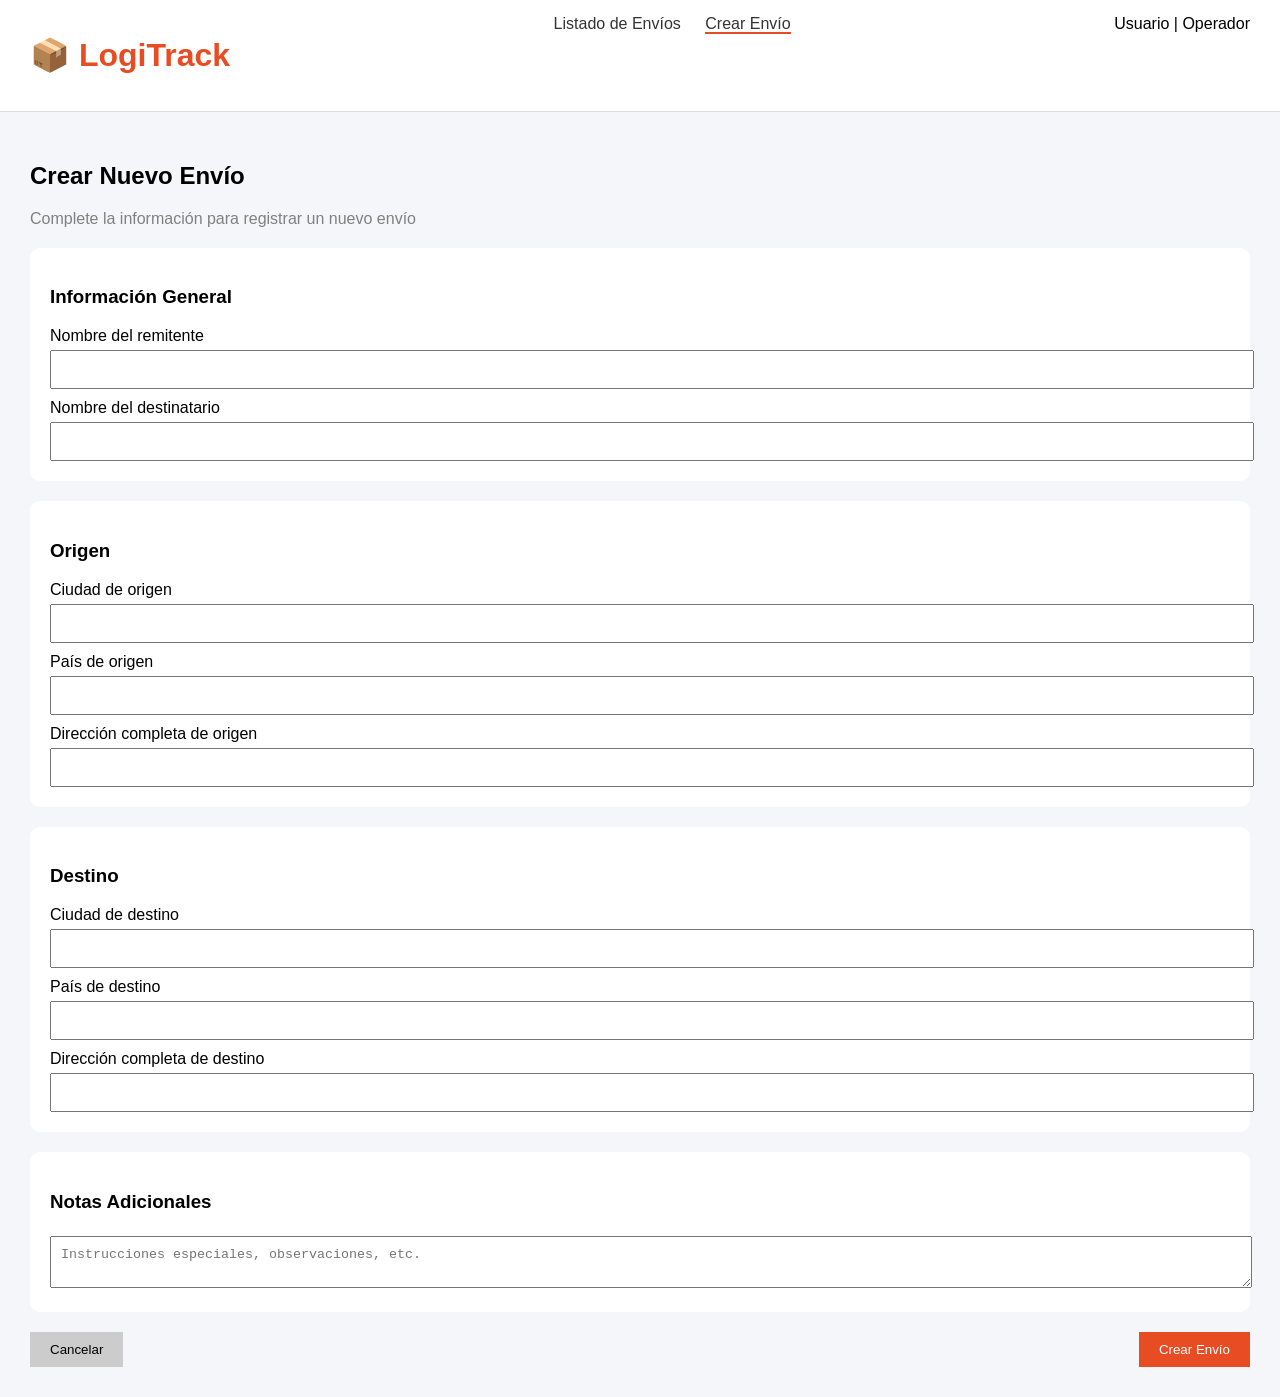
==== src/frontend/crear.html @ b101474f "agregar pantalla de creación de envíos" ====
<!DOCTYPE html>
<html lang="es">
<head>
  <meta charset="UTF-8">
  <title>Crear Envío</title>
  <link rel="stylesheet" href="css/styles.css">
</head>
<body>

<header class="navbar">
  <h1 class="logo">📦 LogiTrack</h1>

  <nav>
    <a href="index.html">Listado de Envíos</a>
    <a class="active">Crear Envío</a>
  </nav>

  <div class="user">
    Usuario | Operador
  </div>
</header>

<main class="container">

  <h2>Crear Nuevo Envío</h2>
  <p class="subtitle">Complete la información para registrar un nuevo envío</p>

  <form id="form-envio">

    <!-- INFORMACIÓN GENERAL -->
    <div class="card-form">
      <h3>Información General</h3>

      <label>Nombre del remitente</label>
      <input type="text" id="remitente" required>

      <label>Nombre del destinatario</label>
      <input type="text" id="destinatario" required>
    </div>

    <!-- ORIGEN -->
    <div class="card-form">
      <h3>Origen</h3>

      <label>Ciudad de origen</label>
      <input type="text" id="ciudadOrigen" required>

      <label>País de origen</label>
      <input type="text" id="paisOrigen" required>

      <label>Dirección completa de origen</label>
      <input type="text" id="direccionOrigen" required>
    </div>

    <!-- DESTINO -->
    <div class="card-form">
      <h3>Destino</h3>

      <label>Ciudad de destino</label>
      <input type="text" id="ciudadDestino" required>

      <label>País de destino</label>
      <input type="text" id="paisDestino" required>

      <label>Dirección completa de destino</label>
      <input type="text" id="direccionDestino" required>
    </div>

    <!-- NOTAS -->
    <div class="card-form">
      <h3>Notas Adicionales</h3>

      <textarea id="notas" placeholder="Instrucciones especiales, observaciones, etc."></textarea>
    </div>

    <!-- BOTONES -->
    <div class="botones">
      <button type="button" class="btn-cancelar" onclick="window.location.href='index.html'">
        Cancelar
      </button>

      <button type="submit" class="btn-crear">
        Crear Envío
      </button>
    </div>

  </form>

</main>

<script src="js/app.js"></script>

</body>
</html>
---- src/frontend/css/styles.css ----
body {
  font-family: Arial, sans-serif;
  margin: 0;
  background: #f5f6fa;
}

.navbar {
  display: flex;
  justify-content: space-between;
  padding: 15px 30px;
  background: white;
  border-bottom: 1px solid #ddd;
}

.logo {
  color: rgb(232, 76, 34); /* tu naranja */
}

nav a {
  margin: 0 10px;
  text-decoration: none;
  color: #333;
}

nav .active {
  border-bottom: 2px solid rgb(232, 76, 34);
}

.container {
  padding: 30px;
}

.cards {
  display: flex;
  gap: 20px;
  margin-bottom: 20px;
}

.card {
  flex: 1;
  padding: 20px;
  background: white;
  border-radius: 10px;
}

.warning {
  background: #fff3cd;
}

.info {
  background: #dbeafe;
}

.success {
  background: #d1fae5;
}

.search {
  width: 100%;
  padding: 10px;
  margin-bottom: 20px;
}

table {
  width: 100%;
  background: white;
  border-collapse: collapse;
}

th, td {
  padding: 12px;
  border-bottom: 1px solid #eee;
}

.link {
  color: blue;
}

.badge {
  background: orange;
  padding: 5px 10px;
  border-radius: 10px;
}

.detalle-card {
  background: white;
  padding: 20px;
  border-radius: 10px;
}

hr {
  margin: 20px 0;
}








.subtitle {
  color: gray;
  margin-bottom: 20px;
}

/* CARDS (cuadros) */
.card-form {
  background: white;
  padding: 20px;
  border-radius: 10px;
  margin-bottom: 20px;
}

/* Inputs */
.card-form label {
  display: block;
  margin-top: 10px;
}

.card-form input,
.card-form textarea {
  width: 100%;
  padding: 10px;
  margin-top: 5px;
}

/* Botones */
.botones {
  display: flex;
  justify-content: space-between;
  margin-top: 20px;
}

.btn-cancelar {
  background: #ccc;
  border: none;
  padding: 10px 20px;
  cursor: pointer;
}

.btn-crear {
  background: rgb(232, 76, 34);
  color: white;
  border: none;
  padding: 10px 20px;
  cursor: pointer;
}
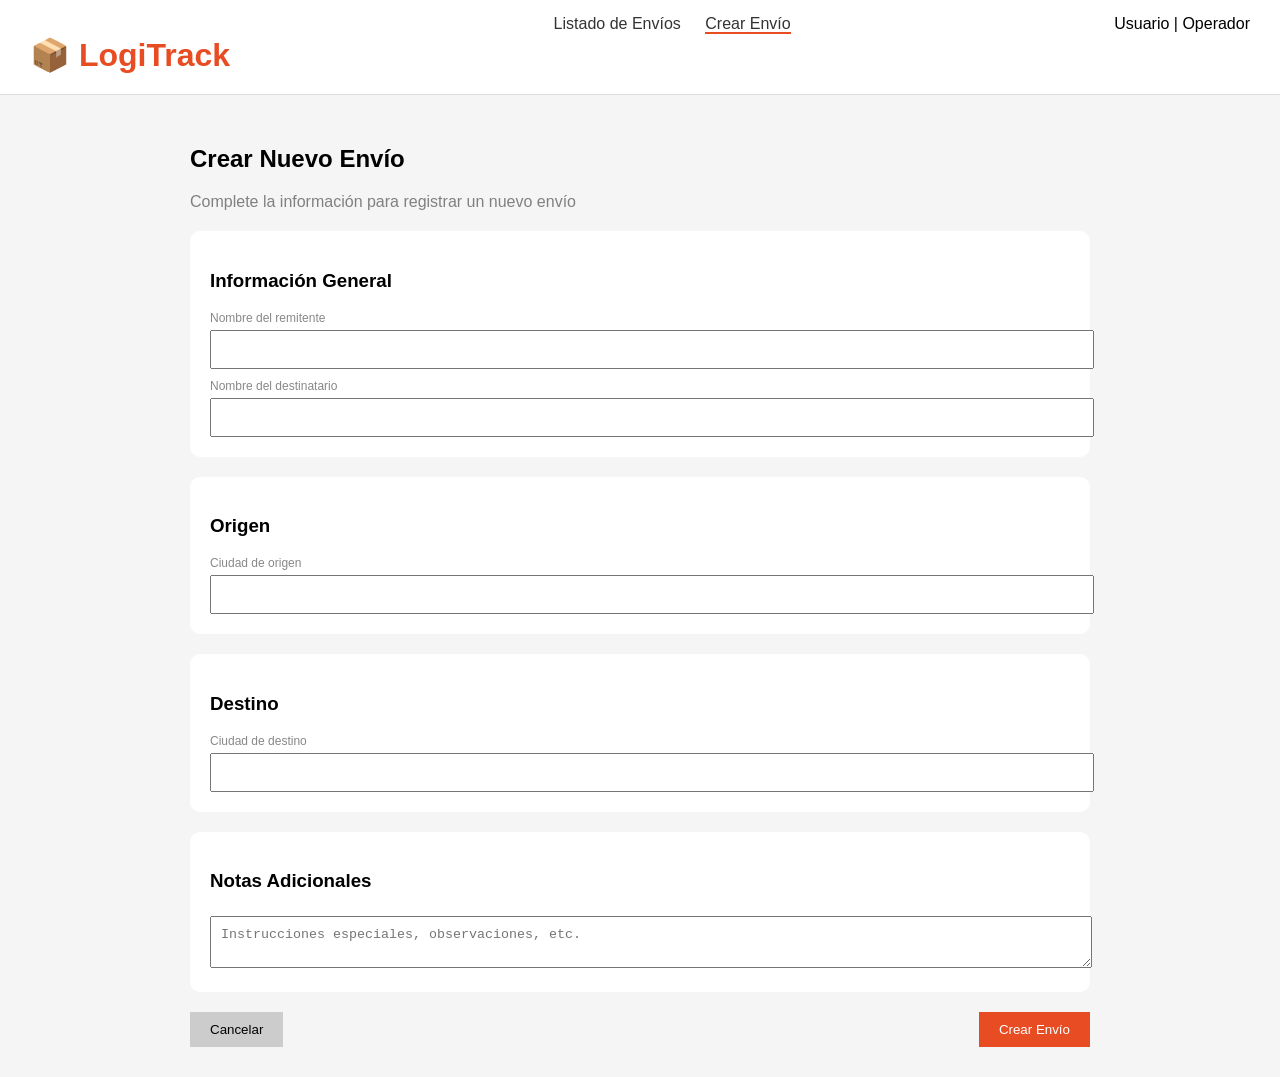
==== commit 416f3fa6: "pequeña correccion para que los html se conecten bien con sus js" ====
--- a/src/frontend/crear.html
+++ b/src/frontend/crear.html
@@ -1,3 +1,4 @@
+
 <!DOCTYPE html>
 <html lang="es">
 <head>
@@ -44,12 +45,6 @@
 
       <label>Ciudad de origen</label>
       <input type="text" id="ciudadOrigen" required>
-
-      <label>País de origen</label>
-      <input type="text" id="paisOrigen" required>
-
-      <label>Dirección completa de origen</label>
-      <input type="text" id="direccionOrigen" required>
     </div>
 
     <!-- DESTINO -->
@@ -58,12 +53,6 @@
 
       <label>Ciudad de destino</label>
       <input type="text" id="ciudadDestino" required>
-
-      <label>País de destino</label>
-      <input type="text" id="paisDestino" required>
-
-      <label>Dirección completa de destino</label>
-      <input type="text" id="direccionDestino" required>
     </div>
 
     <!-- NOTAS -->
@@ -88,7 +77,8 @@
 
 </main>
 
-<script src="js/app.js"></script>
+<script src="app.js"></script>
 
 </body>
-</html>+</html>
+
--- a/src/frontend/css/styles.css
+++ b/src/frontend/css/styles.css
@@ -1,9 +1,30 @@
+/* =========================
+   🔹 ESTILOS GENERALES
+========================= */
+
 body {
   font-family: Arial, sans-serif;
   margin: 0;
   background: #f5f6fa;
 }
 
+.container {
+  padding: 30px;
+}
+
+.subtitle {
+  color: gray;
+  margin-bottom: 20px;
+}
+
+hr {
+  margin: 20px 0;
+}
+
+/* =========================
+   🔹 NAVBAR
+========================= */
+
 .navbar {
   display: flex;
   justify-content: space-between;
@@ -13,7 +34,7 @@
 }
 
 .logo {
-  color: rgb(232, 76, 34); /* tu naranja */
+  color: rgb(232, 76, 34);
 }
 
 nav a {
@@ -26,9 +47,9 @@
   border-bottom: 2px solid rgb(232, 76, 34);
 }
 
-.container {
-  padding: 30px;
-}
+/* =========================
+   🔹 PANTALLA INDEX (LISTADO)
+========================= */
 
 .cards {
   display: flex;
@@ -82,29 +103,89 @@
   border-radius: 10px;
 }
 
-.detalle-card {
-  background: white;
-  padding: 20px;
-  border-radius: 10px;
-}
-
-hr {
-  margin: 20px 0;
-}
-
-
-
-
-
-
-
-
-.subtitle {
-  color: gray;
-  margin-bottom: 20px;
-}
-
-/* CARDS (cuadros) */
+/* =========================
+   🔹 PANTALLA DETALLE DE ENVÍO (FINAL)
+========================= */
+body{
+    font-family: Arial, Helvetica, sans-serif;
+    background:#f5f5f5;
+    margin:0;
+}
+
+.container{
+    width:900px;
+    margin:auto;
+    padding:30px;
+}
+
+h1{
+    margin-bottom:5px;
+}
+
+.tracking{
+    color:#666;
+}
+
+.volver{
+    text-decoration:none;
+    color:#555;
+    display:inline-block;
+    margin-bottom:20px;
+}
+
+.estado{
+    display:flex;
+    justify-content:space-between;
+    align-items:center;
+    background:white;
+    padding:20px;
+    border-radius:8px;
+    margin-bottom:20px;
+}
+
+.badge{
+    background:#f1c40f;
+    padding:8px 14px;
+    border-radius:20px;
+    font-weight:bold;
+}
+
+.card{
+    background:white;
+    padding:20px;
+    border-radius:8px;
+    margin-bottom:20px;
+}
+
+.grid2{
+    display:grid;
+    grid-template-columns:1fr 1fr;
+    gap:20px;
+}
+
+label{
+    font-size:12px;
+    color:#888;
+}
+
+p{
+    margin-top:3px;
+    margin-bottom:15px;
+}
+
+ul{
+    padding-left:20px;
+}
+
+li{
+    margin-bottom:5px;
+}
+
+/* =========================
+   🔹 PANTALLA CREAR ENVÍO
+========================= */
+
+/* Cards formulario */
 .card-form {
   background: white;
   padding: 20px;
@@ -146,3 +227,56 @@
   padding: 10px 20px;
   cursor: pointer;
 }
+
+
+
+
+
+
+
+
+
+
+/* =========================
+   🔹 AJUSTE DETALLE DESKTOP
+========================= */
+
+.tracking{
+color:#777;
+margin-bottom:20px;
+}
+
+.estado h3{
+margin:0;
+}
+
+.estado p{
+margin:3px 0 0 0;
+}
+
+.grid2 .card{
+margin-bottom:0;
+}
+
+#historial{
+margin-top:10px;
+}
+
+#historial li{
+background:#f5f6fa;
+padding:8px;
+border-radius:6px;
+margin-bottom:8px;
+}
+     
+
+
+
+
+
+
+
+
+
+
+
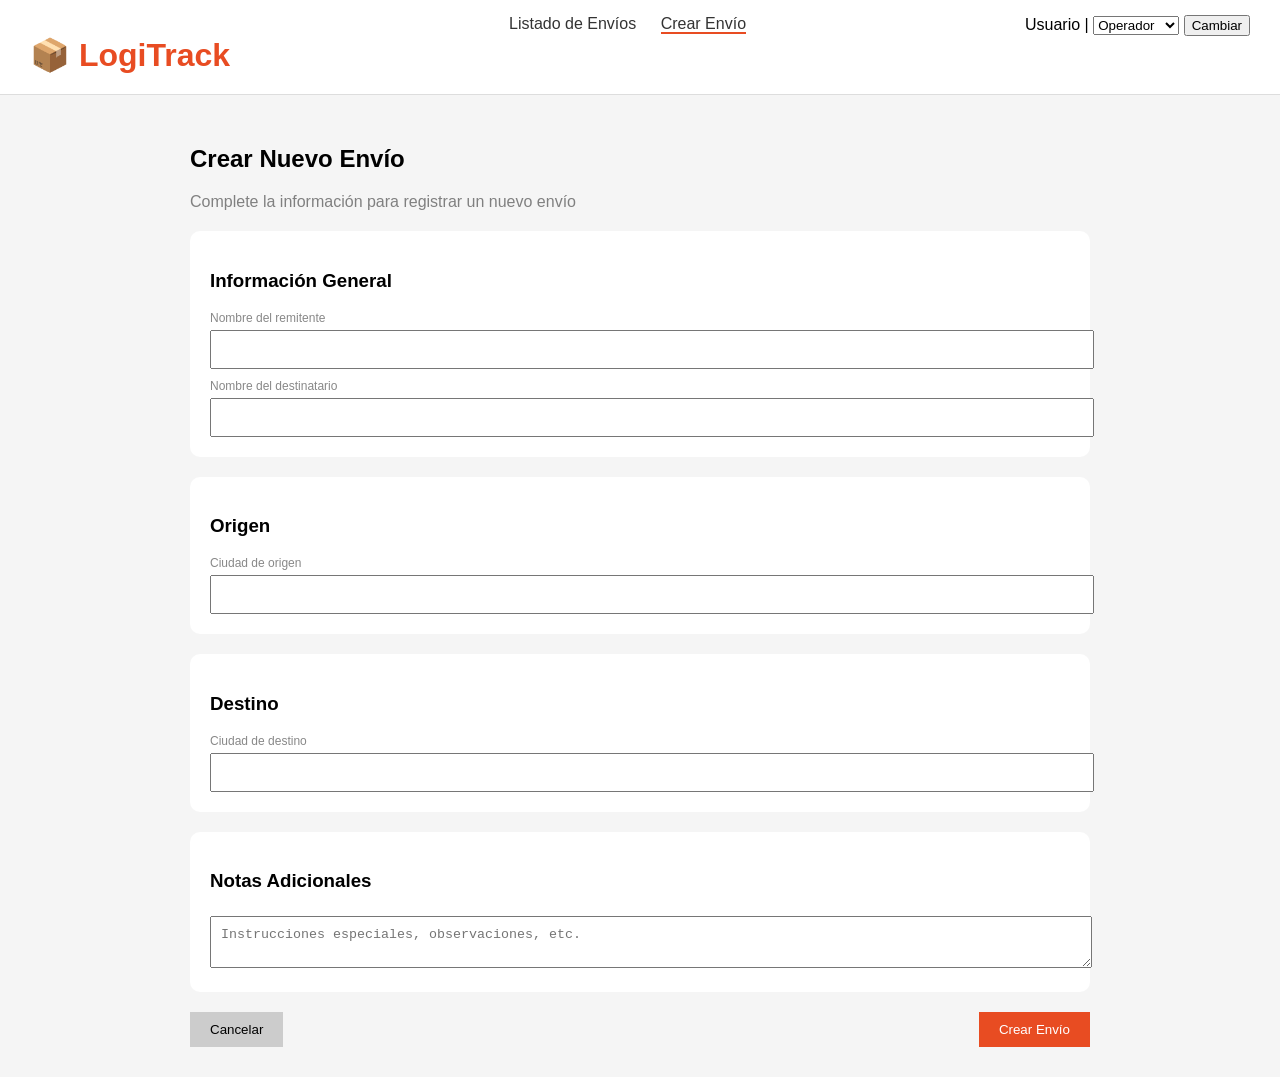
==== commit e936bba3: "feat: permitir cambiar el nombre de usuario y guardarlo en localStorage" ====
--- a/src/frontend/crear.html
+++ b/src/frontend/crear.html
@@ -1,4 +1,3 @@
-
 <!DOCTYPE html>
 <html lang="es">
 <head>
@@ -17,7 +16,13 @@
   </nav>
 
   <div class="user">
-    Usuario | Operador
+    <span id="nombreUsuario">Usuario</span> |
+    <select id="rol">
+      <option value="operador">Operador</option>
+      <option value="supervisor">Supervisor</option>
+    </select>
+
+    <button id="cambiarUsuario">Cambiar</button>
   </div>
 </header>
 
@@ -80,5 +85,4 @@
 <script src="app.js"></script>
 
 </body>
-</html>
-
+</html>
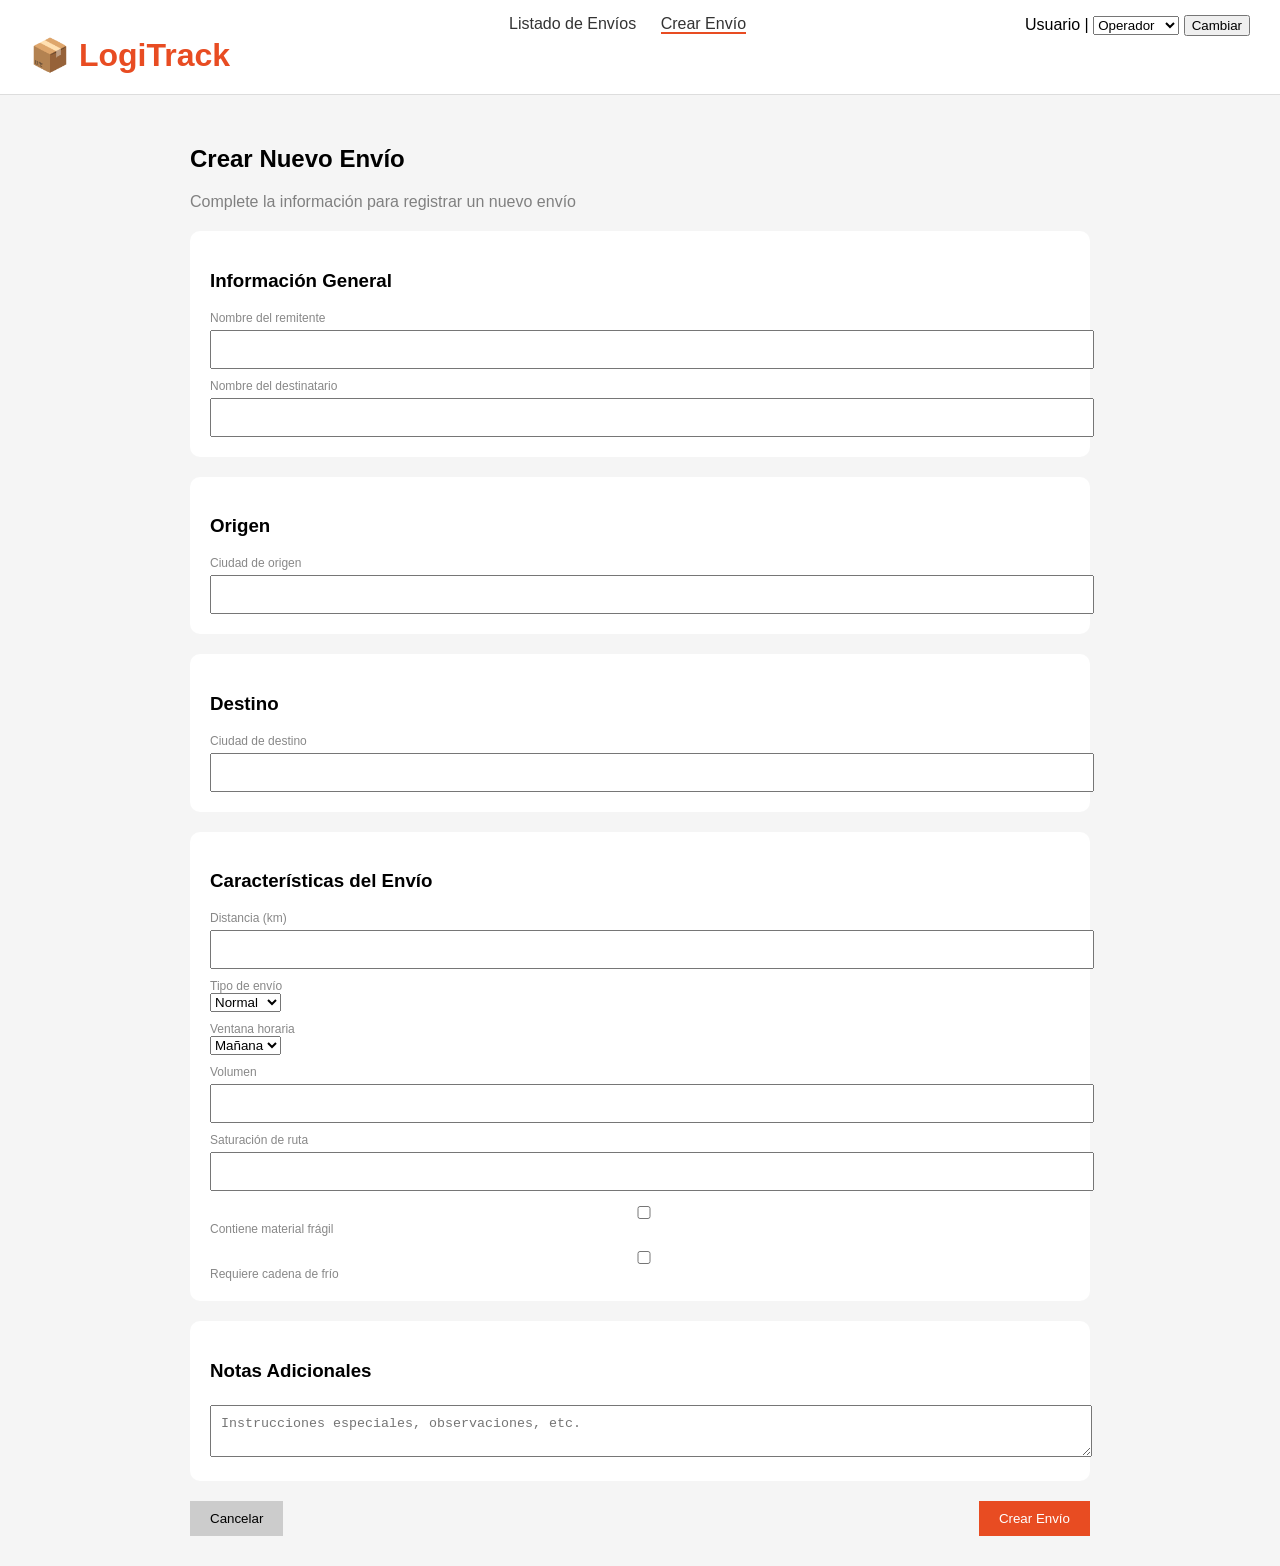
==== commit b275de02: "feat: agregar prioridad de envíos en crear, listado y detalle" ====
--- a/src/frontend/crear.html
+++ b/src/frontend/crear.html
@@ -60,6 +60,43 @@
       <input type="text" id="ciudadDestino" required>
     </div>
 
+    <!-- DATOS DEL ENVÍO (ML PRIORIDAD) -->
+    <div class="card-form">
+      <h3>Características del Envío</h3>
+
+      <label>Distancia (km)</label>
+      <input type="number" id="distanciaKm" step="0.1" required>
+
+      <label>Tipo de envío</label>
+      <select id="tipoEnvio">
+        <option value="normal">Normal</option>
+        <option value="express">Express</option>
+      </select>
+
+      <label>Ventana horaria</label>
+      <select id="ventanaHoraria">
+        <option value="mañana">Mañana</option>
+        <option value="tarde">Tarde</option>
+        <option value="noche">Noche</option>
+      </select>
+
+      <label>Volumen</label>
+      <input type="number" id="volumen" step="0.1" required>
+
+      <label>Saturación de ruta</label>
+      <input type="number" id="saturacionRuta" step="0.1" min="0" max="1" required>
+
+      <label>
+        <input type="checkbox" id="fragil">
+        Contiene material frágil
+      </label>
+
+      <label>
+        <input type="checkbox" id="frio">
+        Requiere cadena de frío
+      </label>
+    </div>
+
     <!-- NOTAS -->
     <div class="card-form">
       <h3>Notas Adicionales</h3>
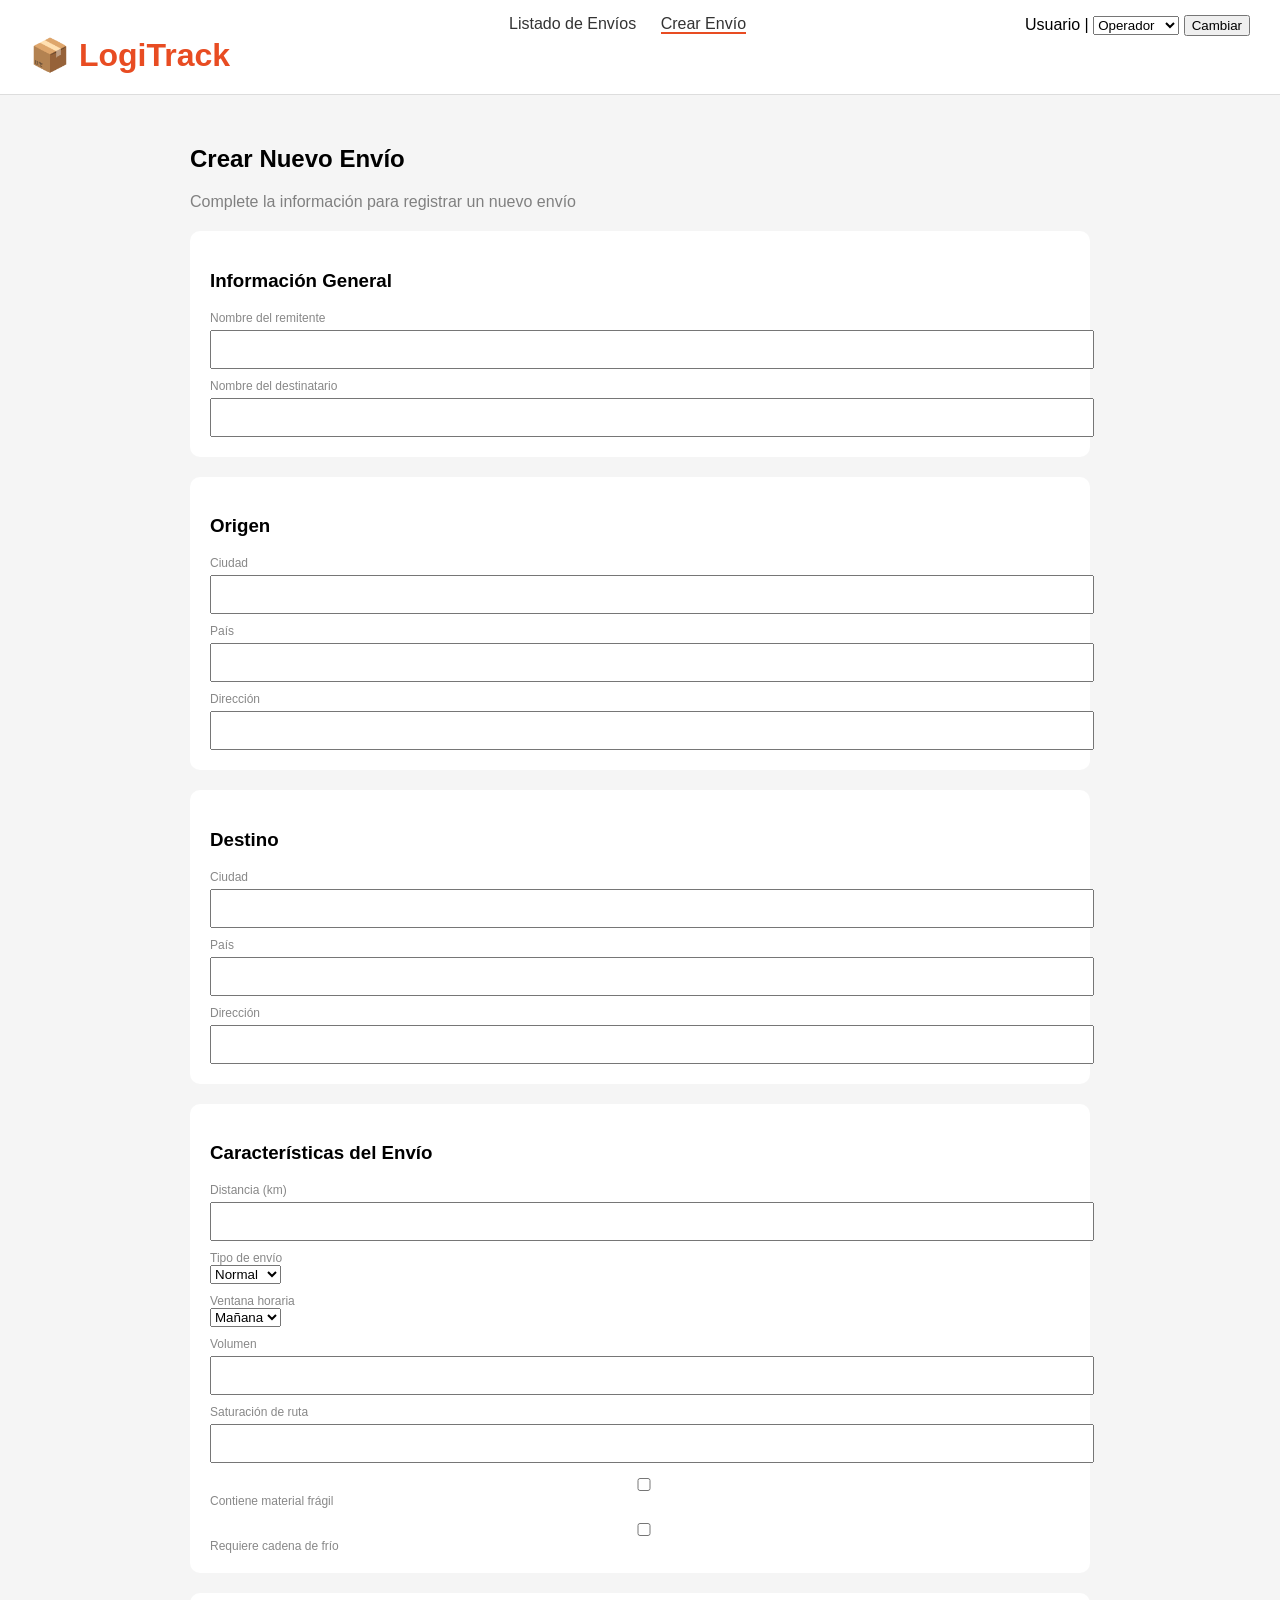
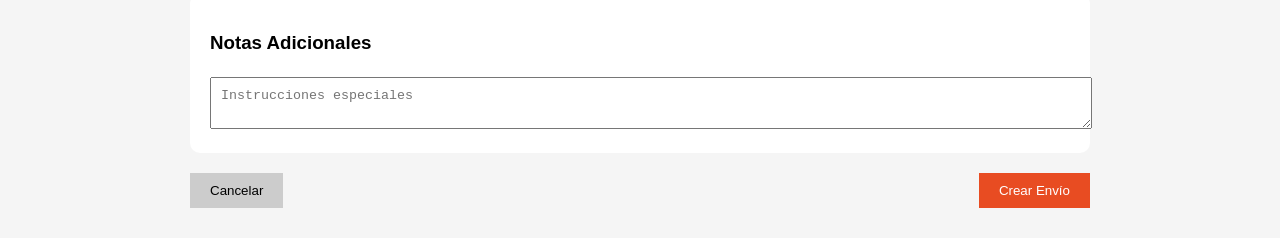
==== commit 7ce6d091: "crear envio funciona correctamente" ====
--- a/src/frontend/crear.html
+++ b/src/frontend/crear.html
@@ -37,62 +37,74 @@
     <div class="card-form">
       <h3>Información General</h3>
 
-      <label>Nombre del remitente</label>
-      <input type="text" id="remitente" required>
+      <label for="remitente">Nombre del remitente</label>
+      <input type="text" id="remitente" name="remitente" required>
 
-      <label>Nombre del destinatario</label>
-      <input type="text" id="destinatario" required>
+      <label for="destinatario">Nombre del destinatario</label>
+      <input type="text" id="destinatario" name="destinatario" required>
     </div>
 
     <!-- ORIGEN -->
     <div class="card-form">
       <h3>Origen</h3>
 
-      <label>Ciudad de origen</label>
-      <input type="text" id="ciudadOrigen" required>
+      <label for="ciudadOrigen">Ciudad</label>
+      <input type="text" id="ciudadOrigen" name="ciudadOrigen" required>
+
+      <label for="paisOrigen">País</label>
+      <input type="text" id="paisOrigen" name="paisOrigen" required>
+
+      <label for="direccionOrigen">Dirección</label>
+      <input type="text" id="direccionOrigen" name="direccionOrigen" required>
     </div>
 
     <!-- DESTINO -->
     <div class="card-form">
       <h3>Destino</h3>
 
-      <label>Ciudad de destino</label>
-      <input type="text" id="ciudadDestino" required>
+      <label for="ciudadDestino">Ciudad</label>
+      <input type="text" id="ciudadDestino" name="ciudadDestino" required>
+
+      <label for="paisDestino">País</label>
+      <input type="text" id="paisDestino" name="paisDestino" required>
+
+      <label for="direccionDestino">Dirección</label>
+      <input type="text" id="direccionDestino" name="direccionDestino" required>
     </div>
 
-    <!-- DATOS DEL ENVÍO (ML PRIORIDAD) -->
+    <!-- CARACTERÍSTICAS DEL ENVÍO -->
     <div class="card-form">
       <h3>Características del Envío</h3>
 
-      <label>Distancia (km)</label>
-      <input type="number" id="distanciaKm" step="0.1" required>
+      <label for="distanciaKm">Distancia (km)</label>
+      <input type="number" id="distanciaKm" name="distanciaKm" step="0.1" required>
 
-      <label>Tipo de envío</label>
-      <select id="tipoEnvio">
+      <label for="tipoEnvio">Tipo de envío</label>
+      <select id="tipoEnvio" name="tipoEnvio">
         <option value="normal">Normal</option>
         <option value="express">Express</option>
       </select>
 
-      <label>Ventana horaria</label>
-      <select id="ventanaHoraria">
+      <label for="ventanaHoraria">Ventana horaria</label>
+      <select id="ventanaHoraria" name="ventanaHoraria">
         <option value="mañana">Mañana</option>
         <option value="tarde">Tarde</option>
         <option value="noche">Noche</option>
       </select>
 
-      <label>Volumen</label>
-      <input type="number" id="volumen" step="0.1" required>
+      <label for="volumen">Volumen</label>
+      <input type="number" id="volumen" name="volumen" step="0.1" required>
 
-      <label>Saturación de ruta</label>
-      <input type="number" id="saturacionRuta" step="0.1" min="0" max="1" required>
+      <label for="saturacionRuta">Saturación de ruta</label>
+      <input type="number" id="saturacionRuta" name="saturacionRuta" step="0.1" min="0" max="1" required>
 
       <label>
-        <input type="checkbox" id="fragil">
+        <input type="checkbox" id="fragil" name="fragil">
         Contiene material frágil
       </label>
 
       <label>
-        <input type="checkbox" id="frio">
+        <input type="checkbox" id="frio" name="frio">
         Requiere cadena de frío
       </label>
     </div>
@@ -100,12 +112,12 @@
     <!-- NOTAS -->
     <div class="card-form">
       <h3>Notas Adicionales</h3>
-
-      <textarea id="notas" placeholder="Instrucciones especiales, observaciones, etc."></textarea>
+      <textarea id="notas" name="notas" placeholder="Instrucciones especiales"></textarea>
     </div>
 
     <!-- BOTONES -->
     <div class="botones">
+
       <button type="button" class="btn-cancelar" onclick="window.location.href='index.html'">
         Cancelar
       </button>
@@ -113,6 +125,7 @@
       <button type="submit" class="btn-crear">
         Crear Envío
       </button>
+
     </div>
 
   </form>
